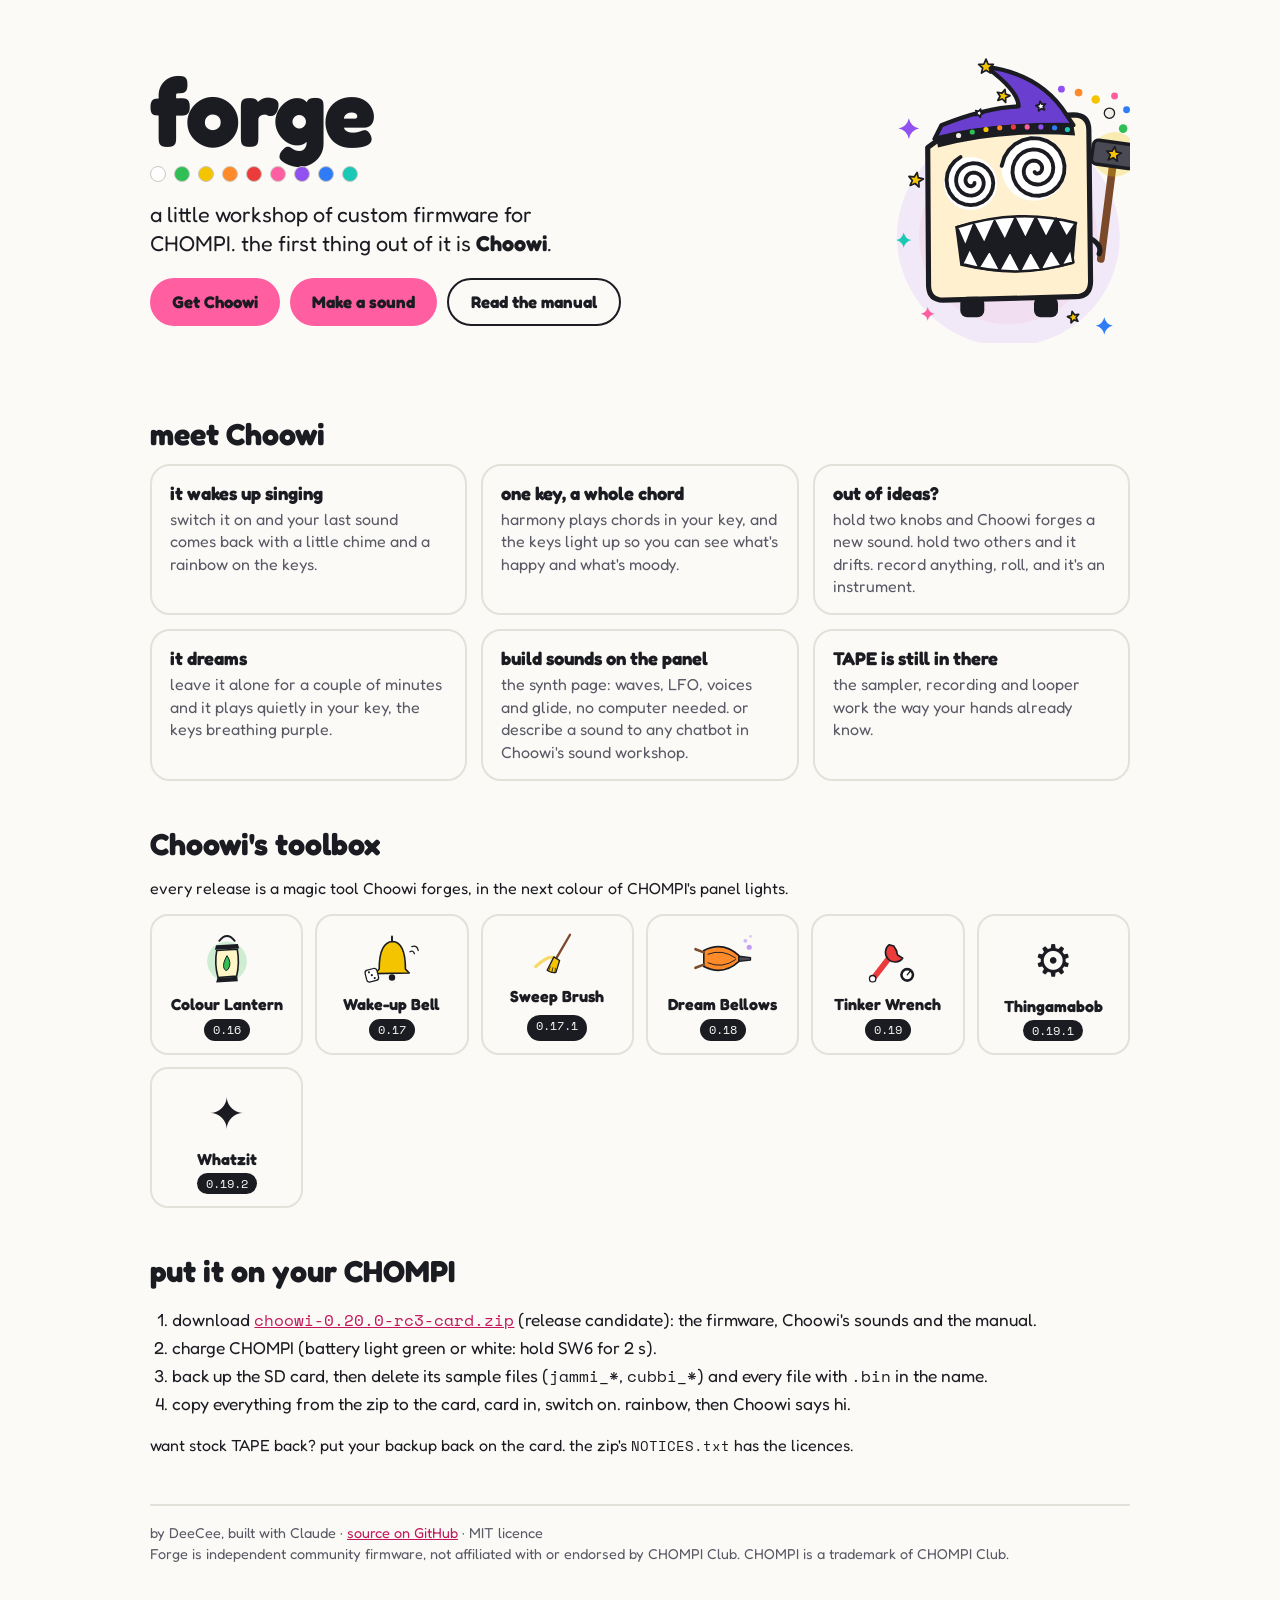
==== docs/index.html @ f0ddcdb8 "Version 0.20.0 (release candidate 3, for community testing) Firmware minor 20, patch 0 (protocol.h; " ====
<!doctype html>
<html lang="en">
<head>
<meta charset="utf-8">
<meta name="viewport" content="width=device-width, initial-scale=1">
<title>forge · Choowi for CHOMPI</title>
<meta name="description" content="Forge is a little workshop of custom firmware for CHOMPI. Choowi is the first one: a synth, sampler and looper that plays chords for you, wakes up singing and dreams when you leave it alone.">
<link rel="icon" href="forge/assets/choowi.svg">
<link rel="preconnect" href="https://fonts.googleapis.com">
<link href="https://fonts.googleapis.com/css2?family=Fredoka:wght@500;600;700&family=Space+Mono:wght@400;700&display=swap" rel="stylesheet">
<style>
:root{--ink:#1b1b22;--paper:#fbfaf7;--rule:#e3e1da;--muted:#5a5a66;--spark:#ff5ea0;--accent:#c2185b}
@media (prefers-color-scheme: dark){:root:not([data-theme="light"]){--ink:#f4f2ec;--paper:#16161c;--rule:#2c2c36;--muted:#a9a9b4;--accent:#ff7db3}}
:root[data-theme="dark"]{--ink:#f4f2ec;--paper:#16161c;--rule:#2c2c36;--muted:#a9a9b4;--accent:#ff7db3}
*{box-sizing:border-box}
body{margin:0;background:var(--paper);color:var(--ink);font-family:'Fredoka',system-ui,sans-serif;padding:0 16px 56px}
.wrap{max-width:980px;margin:0 auto}
header{display:grid;grid-template-columns:minmax(0,1fr) auto;gap:24px;align-items:center;padding:48px 0 28px}
@media (max-width:720px){header{grid-template-columns:1fr}header img{width:180px}}
h1{font-size:clamp(3.4rem,10vw,6rem);margin:0;line-height:.95;letter-spacing:-.02em}
.dots{display:flex;gap:8px;margin:10px 0 18px}.dots i{width:16px;height:16px;border-radius:50%;display:inline-block;border:1px solid #c9c7bf}
.lede{font-size:1.35rem;line-height:1.35;margin:0 0 20px;max-width:34ch}
.btns{display:flex;gap:10px;flex-wrap:wrap}
a.btn{font-weight:700;font-size:1.05rem;text-decoration:none;border-radius:99px;padding:12px 22px;min-height:48px;display:inline-flex;align-items:center}
a.go{background:var(--spark);color:#1b1b22}a.ghost{border:2px solid var(--ink);color:var(--ink)}
h2{font-size:1.9rem;margin:44px 0 12px}
.grid{display:grid;grid-template-columns:repeat(auto-fit,minmax(260px,1fr));gap:14px}
.card{border:2px solid var(--rule);border-radius:20px;padding:16px 18px}
.card b{display:block;font-size:1.15rem;margin-bottom:4px}
.card span{color:var(--muted);line-height:1.4}
.tools{display:grid;grid-template-columns:repeat(auto-fit,minmax(150px,1fr));gap:12px}
.tool{border:2px solid var(--rule);border-radius:18px;padding:12px;text-align:center;display:grid;justify-items:center;gap:4px}
.tool small{font-family:'Space Mono',monospace;background:var(--ink);color:var(--paper);border-radius:99px;padding:2px 9px;font-size:.72rem}
ol{line-height:1.6;font-size:1.08rem;padding-left:1.3em}
code{font-family:'Space Mono',monospace;font-size:.9em}
footer{margin-top:48px;color:var(--muted);font-size:.9rem;line-height:1.5;border-top:2px solid var(--rule);padding-top:16px}
a{color:var(--accent)}
</style>
</head>
<body>
<div class="wrap">
<header>
<div>
<h1>forge</h1>
<div class="dots" aria-hidden="true"><i style="background:#fff"></i><i style="background:#2fbf55"></i><i style="background:#f5c400"></i><i style="background:#ff8a2a"></i><i style="background:#ec3b3b"></i><i style="background:#ff5ea0"></i><i style="background:#9150f0"></i><i style="background:#2f7cf6"></i><i style="background:#19c9b6"></i></div>
<p class="lede">a little workshop of custom firmware for CHOMPI. the first thing out of it is <b>Choowi</b>.</p>
<div class="btns"><a class="btn go" href="https://github.com/myth-world/Forge/releases">Get Choowi</a><a class="btn go" href="workshop/">Make a sound</a><a class="btn ghost" href="forge/ILLUSTRATED_MANUAL.html">Read the manual</a></div>
</div>
<img src="forge/assets/choowi.svg" width="240" alt="Choowi, the magic blacksmith">
</header>

<h2>meet Choowi</h2>
<div class="grid">
<div class="card"><b>it wakes up singing</b><span>switch it on and your last sound comes back with a little chime and a rainbow on the keys.</span></div>
<div class="card"><b>one key, a whole chord</b><span>harmony plays chords in your key, and the keys light up so you can see what's happy and what's moody.</span></div>
<div class="card"><b>out of ideas?</b><span>hold two knobs and Choowi forges a new sound. hold two others and it drifts. record anything, roll, and it's an instrument.</span></div>
<div class="card"><b>it dreams</b><span>leave it alone for a couple of minutes and it plays quietly in your key, the keys breathing purple.</span></div>
<div class="card"><b>build sounds on the panel</b><span>the synth page: waves, LFO, voices and glide, no computer needed. or describe a sound to any chatbot in Choowi's sound workshop.</span></div>
<div class="card"><b>TAPE is still in there</b><span>the sampler, recording and looper work the way your hands already know.</span></div>
</div>

<h2>Choowi's toolbox</h2>
<p>every release is a magic tool Choowi forges, in the next colour of CHOMPI's panel lights.</p>
<div class="tools">
<div class="tool"><img src="forge/assets/tool-colour-lantern.svg" width="64" alt=""><b>Colour Lantern</b><small>0.16</small></div>
<div class="tool"><img src="forge/assets/tool-wake-up-bell.svg" width="64" alt=""><b>Wake-up Bell</b><small>0.17</small></div>
<div class="tool"><img src="forge/assets/tool-sweep-brush.svg" width="52" alt=""><b>Sweep Brush</b><small>0.17.1</small></div>
<div class="tool"><img src="forge/assets/tool-dream-bellows.svg" width="64" alt=""><b>Dream Bellows</b><small>0.18</small></div>
<div class="tool"><img src="forge/assets/tool-tinker-wrench.svg" width="64" alt=""><b>Tinker Wrench</b><small>0.19</small></div>
<div class="tool"><span aria-hidden="true" style="font-size:44px;line-height:64px">⚙</span><b>Thingamabob</b><small>0.19.1</small></div>
<div class="tool"><span aria-hidden="true" style="font-size:44px;line-height:64px">✦</span><b>Whatzit</b><small>0.19.2</small></div>
</div>

<h2>put it on your CHOMPI</h2>
<ol>
<li>download <a href="https://github.com/myth-world/Forge/releases/tag/choowi-0.20.0-rc3"><code>choowi-0.20.0-rc3-card.zip</code></a> (release candidate): the firmware, Choowi's sounds and the manual.</li>
<li>charge CHOMPI (battery light green or white: hold SW6 for 2 s).</li>
<li>back up the SD card, then delete its sample files (<code>jammi_*</code>, <code>cubbi_*</code>) and every file with <code>.bin</code> in the name.</li>
<li>copy everything from the zip to the card, card in, switch on. rainbow, then Choowi says hi.</li>
</ol>
<p>want stock TAPE back? put your backup back on the card. the zip's <code>NOTICES.txt</code> has the licences.</p>

<footer>
by DeeCee, built with Claude · <a href="https://github.com/myth-world/Forge">source on GitHub</a> · MIT licence<br>
Forge is independent community firmware, not affiliated with or endorsed by CHOMPI Club. CHOMPI is a trademark of CHOMPI Club.
</footer>
</div>
</body>
</html>
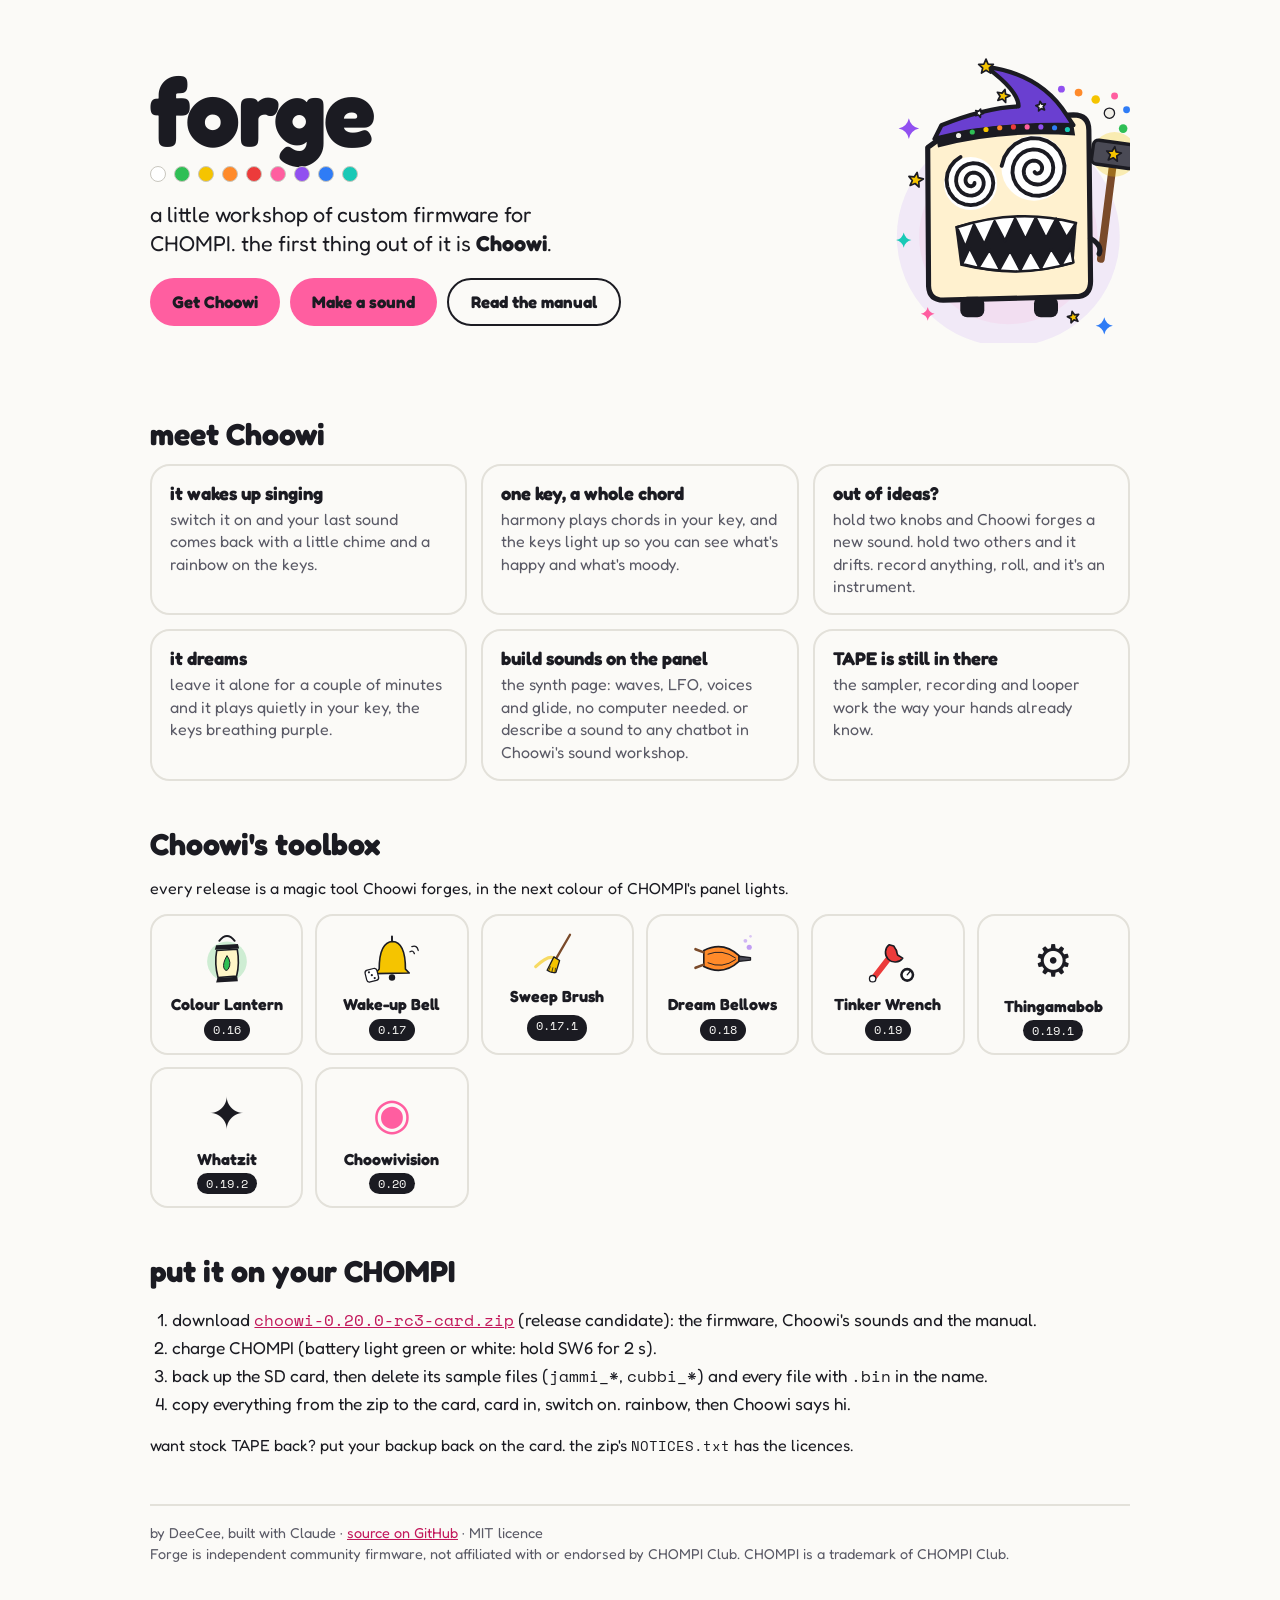
==== commit d04401bb: "0.20's tool is Choowivision; clearer control names; FX-aware rolls kept - Choowivision (pink) in the" ====
--- a/docs/index.html
+++ b/docs/index.html
@@ -69,6 +69,7 @@
 <div class="tool"><img src="forge/assets/tool-tinker-wrench.svg" width="64" alt=""><b>Tinker Wrench</b><small>0.19</small></div>
 <div class="tool"><span aria-hidden="true" style="font-size:44px;line-height:64px">⚙</span><b>Thingamabob</b><small>0.19.1</small></div>
 <div class="tool"><span aria-hidden="true" style="font-size:44px;line-height:64px">✦</span><b>Whatzit</b><small>0.19.2</small></div>
+<div class="tool"><span aria-hidden="true" style="font-size:44px;line-height:64px;color:#ff5ea0">◉</span><b>Choowivision</b><small>0.20</small></div>
 </div>
 
 <h2>put it on your CHOMPI</h2>
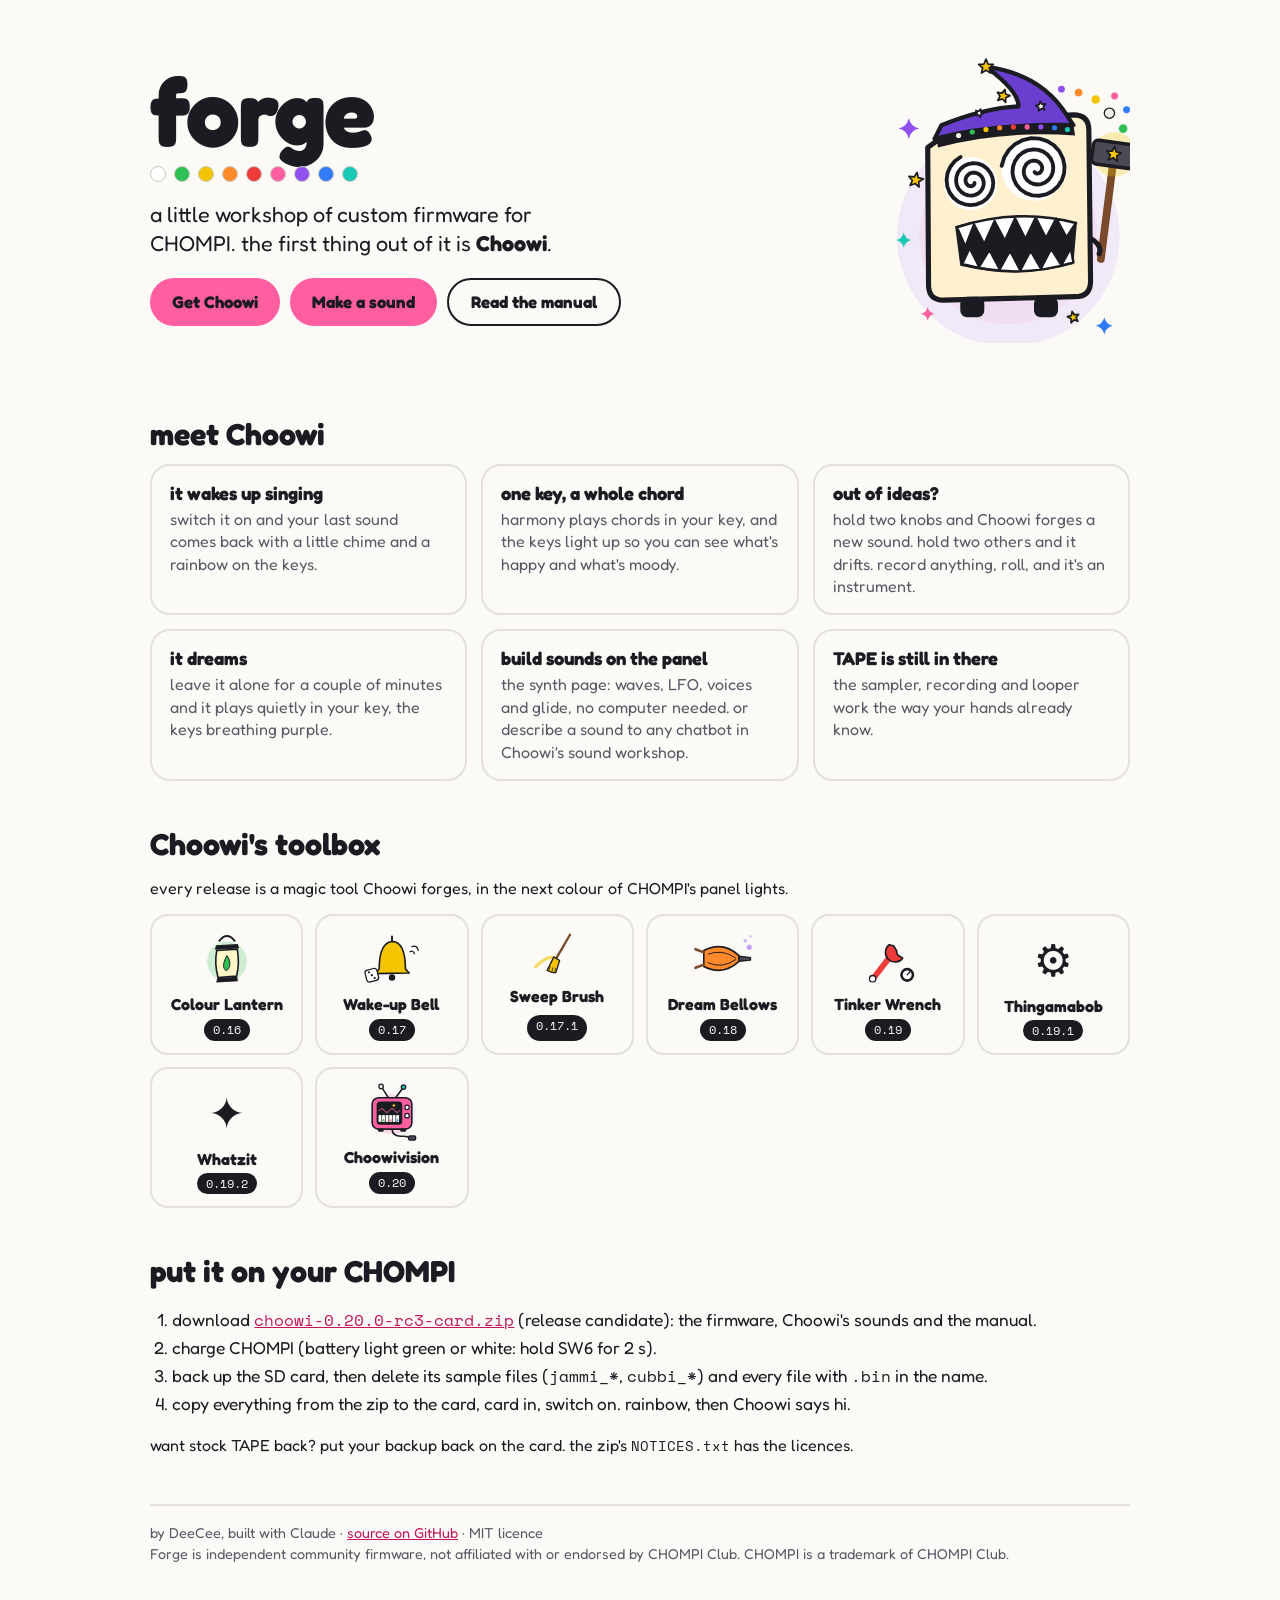
==== commit 25675749: "Release graphic for Choowi 0.20 rc3; the Choowivision tool drawn (pink TV with rabbit ears) docs/for" ====
--- a/docs/index.html
+++ b/docs/index.html
@@ -18,7 +18,11 @@
 header{display:grid;grid-template-columns:minmax(0,1fr) auto;gap:24px;align-items:center;padding:48px 0 28px}
 @media (max-width:720px){header{grid-template-columns:1fr}header img{width:180px}}
 h1{font-size:clamp(3.4rem,10vw,6rem);margin:0;line-height:.95;letter-spacing:-.02em}
-.dots{display:flex;gap:8px;margin:10px 0 18px}.dots i{width:16px;height:16px;border-radius:50%;display:inline-block;border:1px solid #c9c7bf}
+.dots{display:flex;gap:8px;margin:10px 0 18px}.dots i,.dots a{width:16px;height:16px;border-radius:50%;display:inline-block;border:1px solid #c9c7bf}
+/* the stage's door (a secret): one dot breathes */
+.dots a{animation:breathe 7s ease-in-out infinite;transition:transform .2s}.dots a:hover,.dots a:focus-visible{transform:scale(1.25);box-shadow:0 0 12px 3px #ff5ea0;outline:none}
+@keyframes breathe{0%,70%,100%{box-shadow:0 0 0 0 transparent}85%{box-shadow:0 0 9px 2px rgba(255,94,160,.55)}}
+@media (prefers-reduced-motion:reduce){.dots a{animation:none}}
 .lede{font-size:1.35rem;line-height:1.35;margin:0 0 20px;max-width:34ch}
 .btns{display:flex;gap:10px;flex-wrap:wrap}
 a.btn{font-weight:700;font-size:1.05rem;text-decoration:none;border-radius:99px;padding:12px 22px;min-height:48px;display:inline-flex;align-items:center}
@@ -42,7 +46,7 @@
 <header>
 <div>
 <h1>forge</h1>
-<div class="dots" aria-hidden="true"><i style="background:#fff"></i><i style="background:#2fbf55"></i><i style="background:#f5c400"></i><i style="background:#ff8a2a"></i><i style="background:#ec3b3b"></i><i style="background:#ff5ea0"></i><i style="background:#9150f0"></i><i style="background:#2f7cf6"></i><i style="background:#19c9b6"></i></div>
+<div class="dots"><i aria-hidden="true" style="background:#fff"></i><i aria-hidden="true" style="background:#2fbf55"></i><i aria-hidden="true" style="background:#f5c400"></i><i aria-hidden="true" style="background:#ff8a2a"></i><i aria-hidden="true" style="background:#ec3b3b"></i><a href="workshop/stage.html" aria-label="?" style="background:#ff5ea0"></a><i aria-hidden="true" style="background:#9150f0"></i><i aria-hidden="true" style="background:#2f7cf6"></i><i aria-hidden="true" style="background:#19c9b6"></i></div>
 <p class="lede">a little workshop of custom firmware for CHOMPI. the first thing out of it is <b>Choowi</b>.</p>
 <div class="btns"><a class="btn go" href="https://github.com/myth-world/Forge/releases">Get Choowi</a><a class="btn go" href="workshop/">Make a sound</a><a class="btn ghost" href="forge/ILLUSTRATED_MANUAL.html">Read the manual</a></div>
 </div>
@@ -69,7 +73,7 @@
 <div class="tool"><img src="forge/assets/tool-tinker-wrench.svg" width="64" alt=""><b>Tinker Wrench</b><small>0.19</small></div>
 <div class="tool"><span aria-hidden="true" style="font-size:44px;line-height:64px">⚙</span><b>Thingamabob</b><small>0.19.1</small></div>
 <div class="tool"><span aria-hidden="true" style="font-size:44px;line-height:64px">✦</span><b>Whatzit</b><small>0.19.2</small></div>
-<div class="tool"><span aria-hidden="true" style="font-size:44px;line-height:64px;color:#ff5ea0">◉</span><b>Choowivision</b><small>0.20</small></div>
+<div class="tool"><img src="forge/assets/tool-choowivision.svg" width="64" alt=""><b>Choowivision</b><small>0.20</small></div>
 </div>
 
 <h2>put it on your CHOMPI</h2>
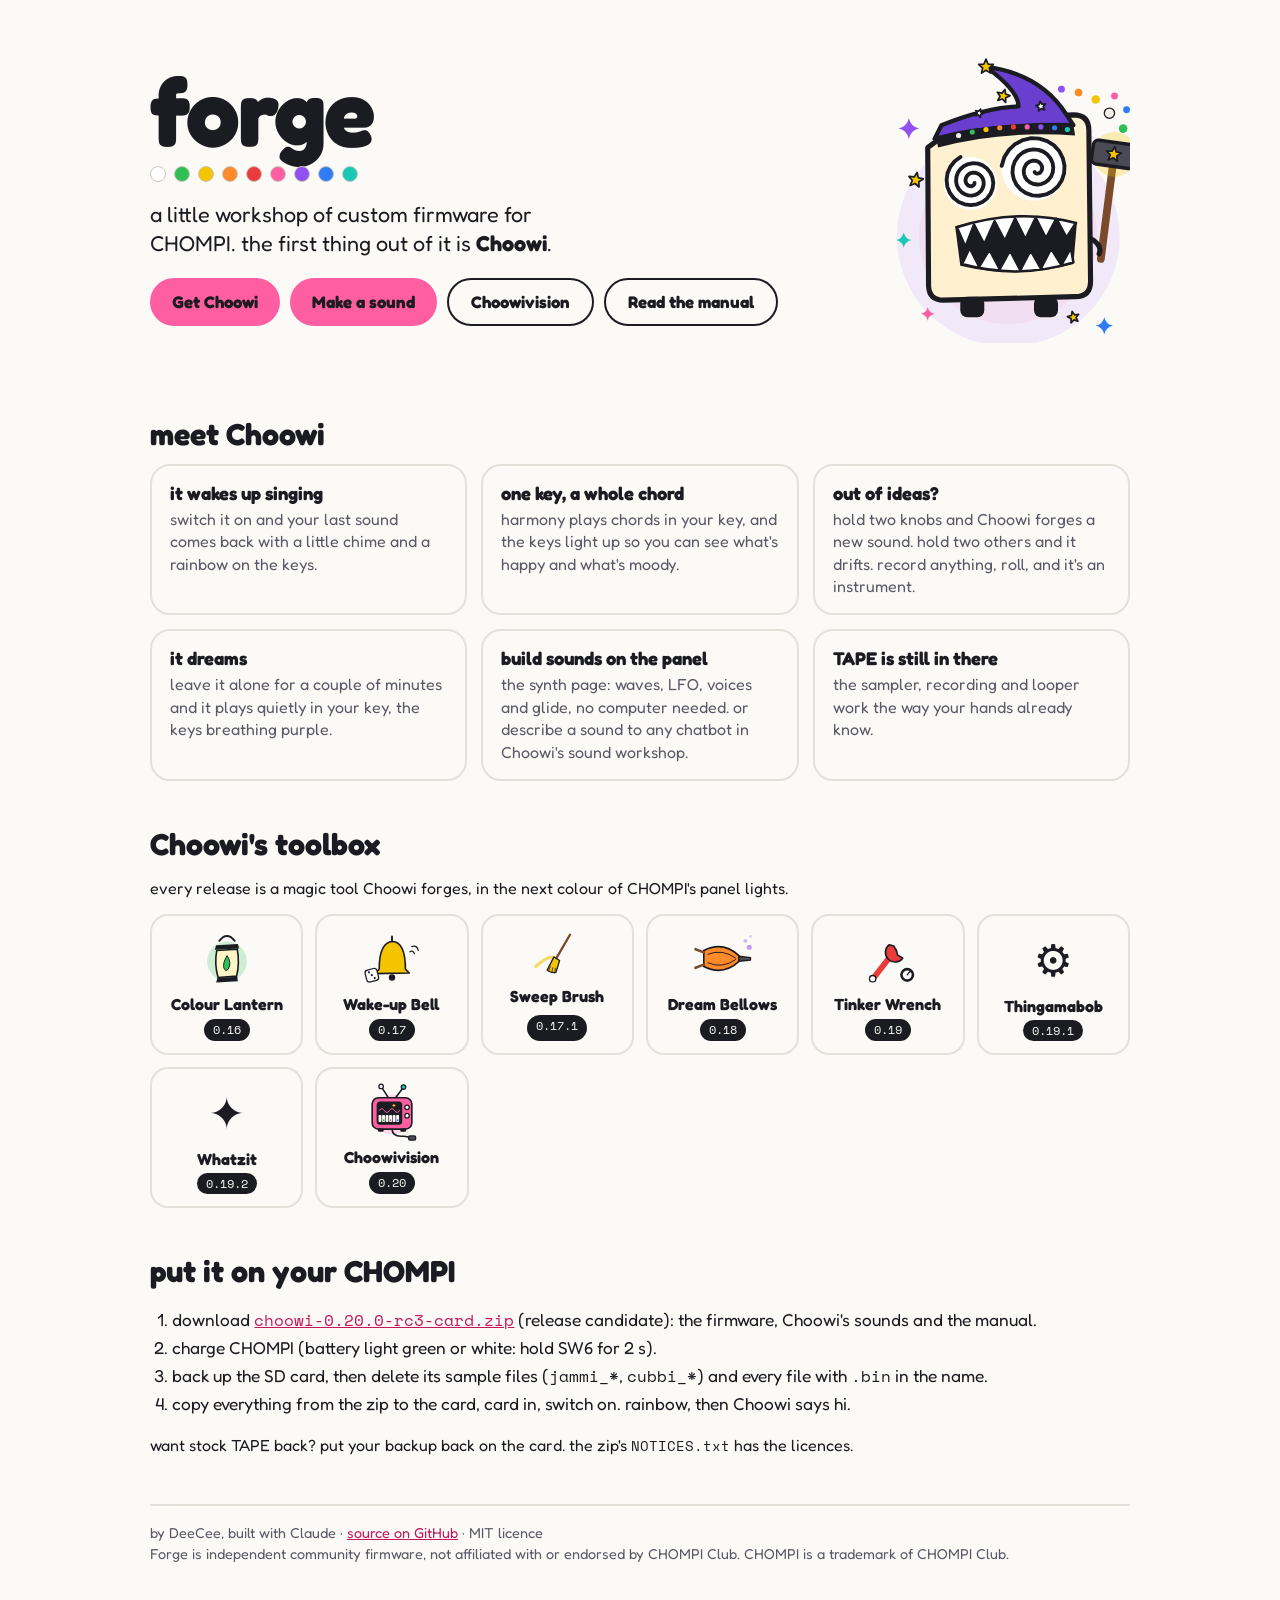
==== commit d420a4a4: "Site: Choowivision link on the home page, 'phone display' renamed Choowivision; full screen fixed; t" ====
--- a/docs/index.html
+++ b/docs/index.html
@@ -48,7 +48,7 @@
 <h1>forge</h1>
 <div class="dots"><i aria-hidden="true" style="background:#fff"></i><i aria-hidden="true" style="background:#2fbf55"></i><i aria-hidden="true" style="background:#f5c400"></i><i aria-hidden="true" style="background:#ff8a2a"></i><i aria-hidden="true" style="background:#ec3b3b"></i><a href="workshop/stage.html" aria-label="?" style="background:#ff5ea0"></a><i aria-hidden="true" style="background:#9150f0"></i><i aria-hidden="true" style="background:#2f7cf6"></i><i aria-hidden="true" style="background:#19c9b6"></i></div>
 <p class="lede">a little workshop of custom firmware for CHOMPI. the first thing out of it is <b>Choowi</b>.</p>
-<div class="btns"><a class="btn go" href="https://github.com/myth-world/Forge/releases">Get Choowi</a><a class="btn go" href="workshop/">Make a sound</a><a class="btn ghost" href="forge/ILLUSTRATED_MANUAL.html">Read the manual</a></div>
+<div class="btns"><a class="btn go" href="https://github.com/myth-world/Forge/releases">Get Choowi</a><a class="btn go" href="workshop/">Make a sound</a><a class="btn ghost" href="workshop/display.html" title="CHOMPI's screen on your phone">Choowivision</a><a class="btn ghost" href="forge/ILLUSTRATED_MANUAL.html">Read the manual</a></div>
 </div>
 <img src="forge/assets/choowi.svg" width="240" alt="Choowi, the magic blacksmith">
 </header>
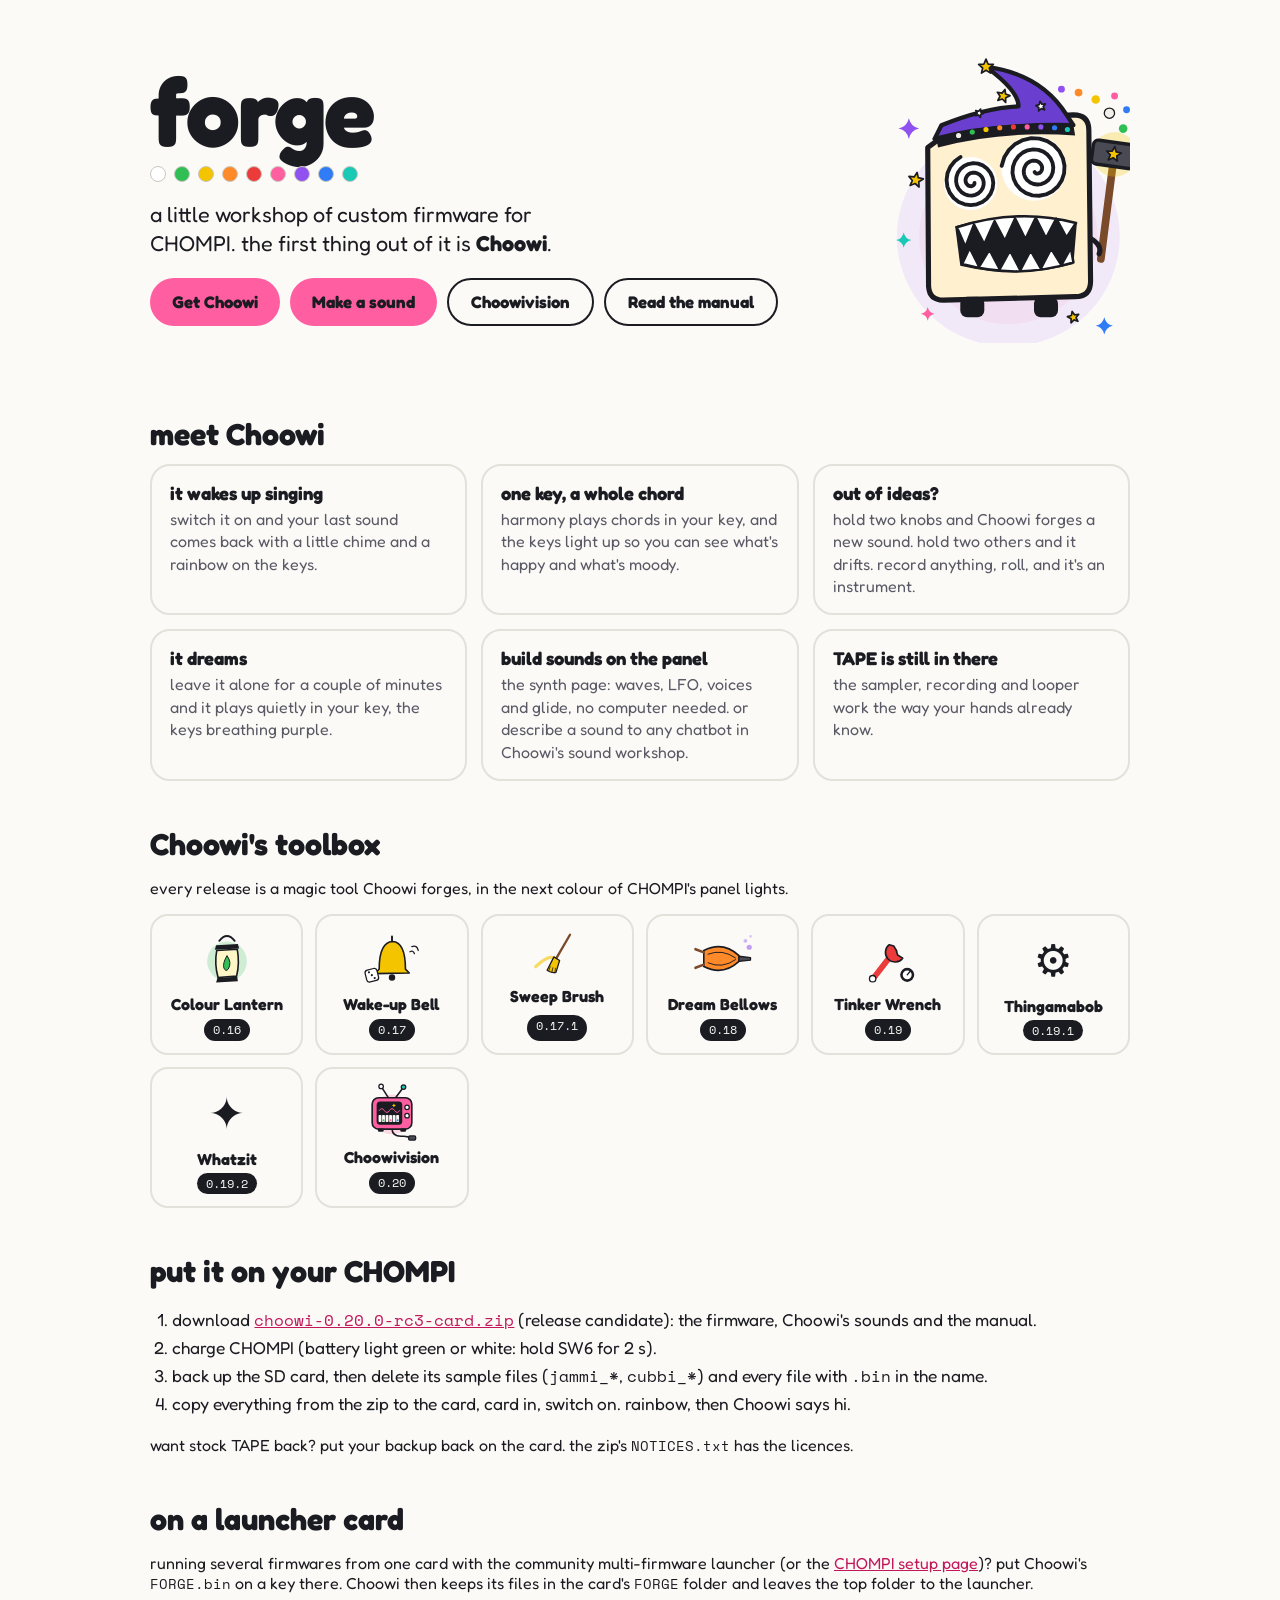
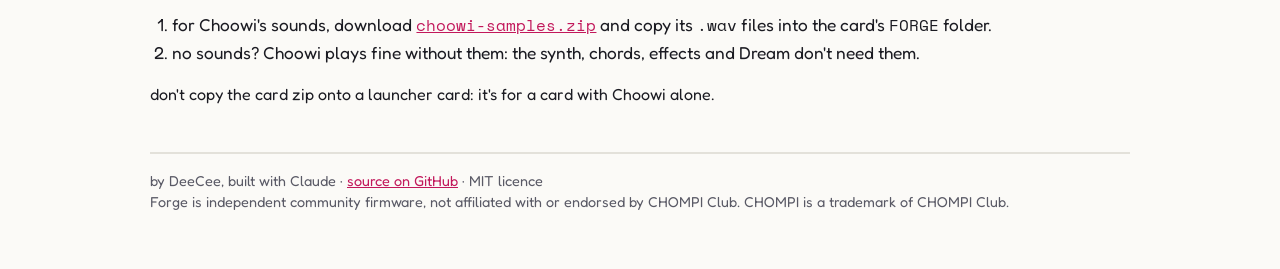
==== commit c87f5942: "Choowi on a launcher card: samples, presets.json and options.json in /FORGE; home page sounds downlo" ====
--- a/docs/index.html
+++ b/docs/index.html
@@ -84,6 +84,13 @@
 <li>copy everything from the zip to the card, card in, switch on. rainbow, then Choowi says hi.</li>
 </ol>
 <p>want stock TAPE back? put your backup back on the card. the zip's <code>NOTICES.txt</code> has the licences.</p>
+<h2>on a launcher card</h2>
+<p>running several firmwares from one card with the community multi-firmware launcher (or the <a href="https://ugrossek.github.io/CHOMPI/setup/">CHOMPI setup page</a>)? put Choowi's <code>FORGE.bin</code> on a key there. Choowi then keeps its files in the card's <code>FORGE</code> folder and leaves the top folder to the launcher.</p>
+<ol>
+<li>for Choowi's sounds, download <a href="https://github.com/myth-world/Forge/releases/latest/download/choowi-samples.zip"><code>choowi-samples.zip</code></a> and copy its <code>.wav</code> files into the card's <code>FORGE</code> folder.</li>
+<li>no sounds? Choowi plays fine without them: the synth, chords, effects and Dream don't need them.</li>
+</ol>
+<p>don't copy the card zip onto a launcher card: it's for a card with Choowi alone.</p>
 
 <footer>
 by DeeCee, built with Claude · <a href="https://github.com/myth-world/Forge">source on GitHub</a> · MIT licence<br>
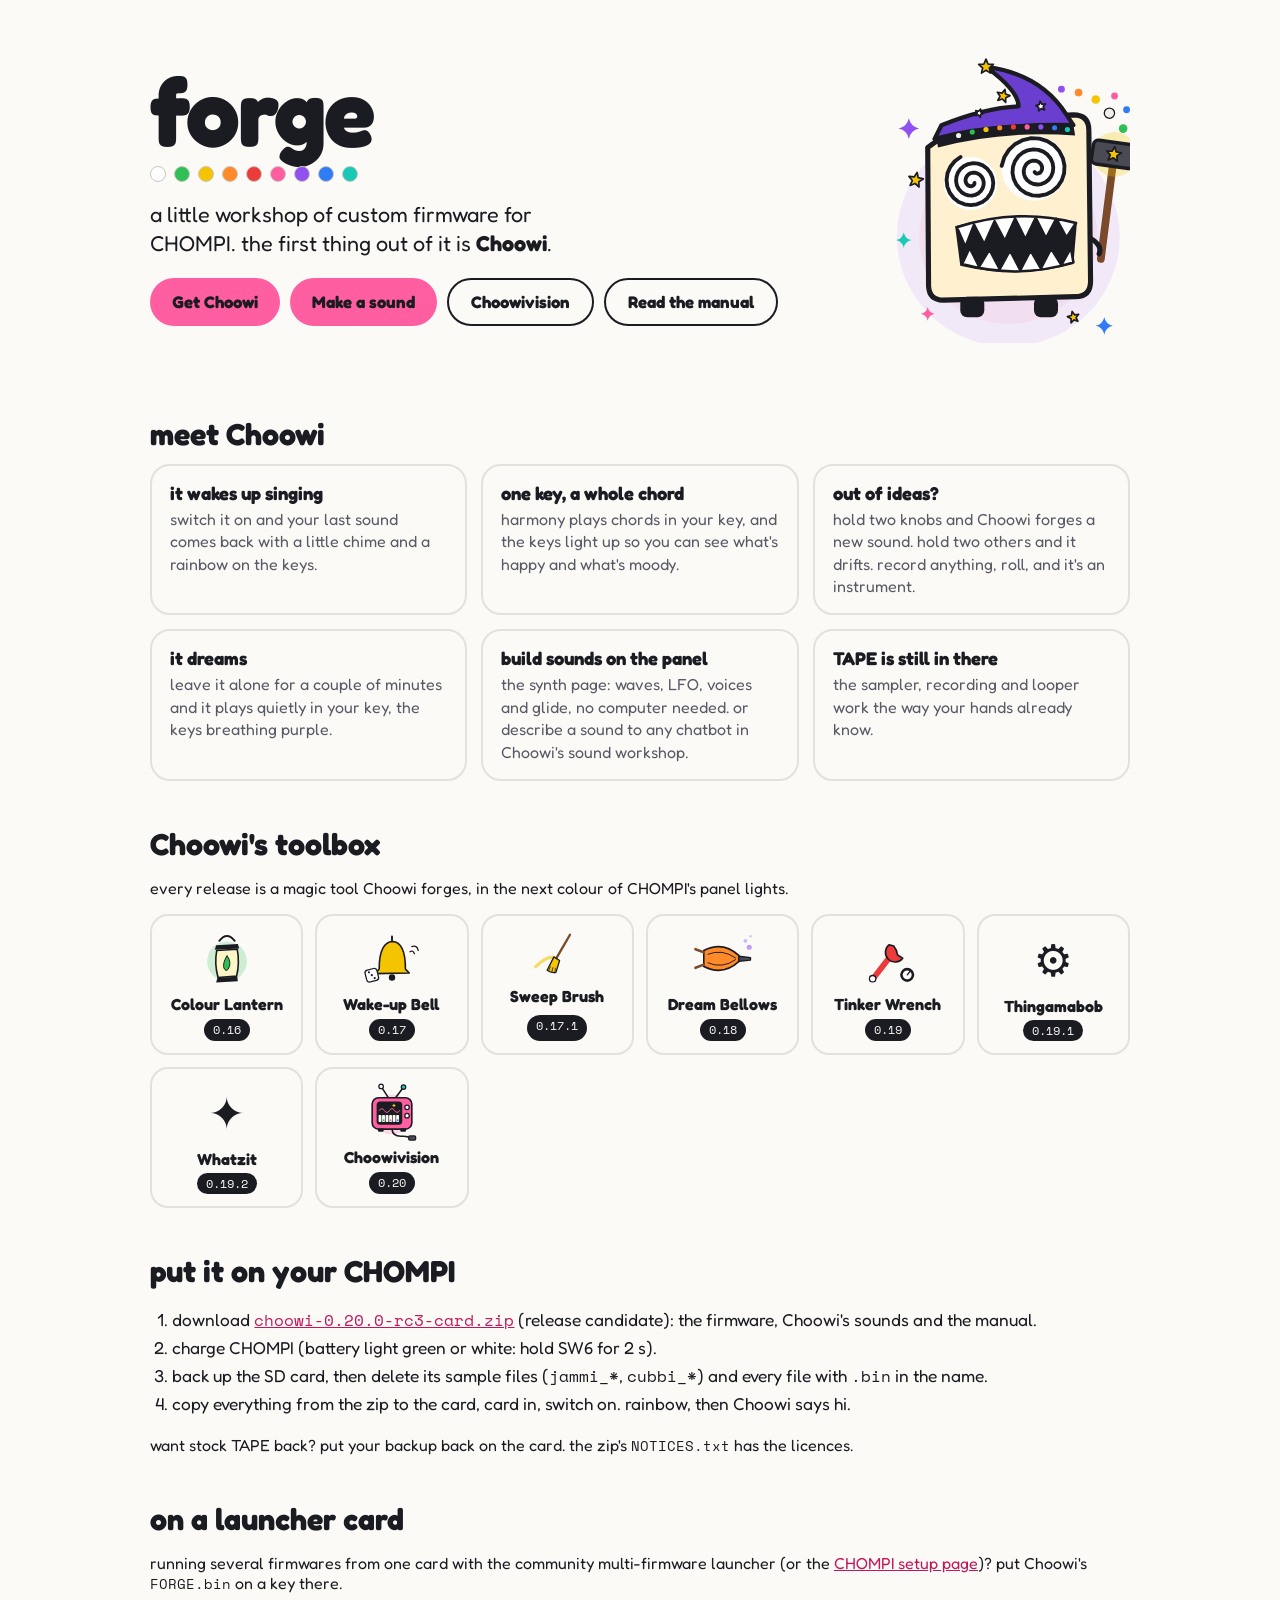
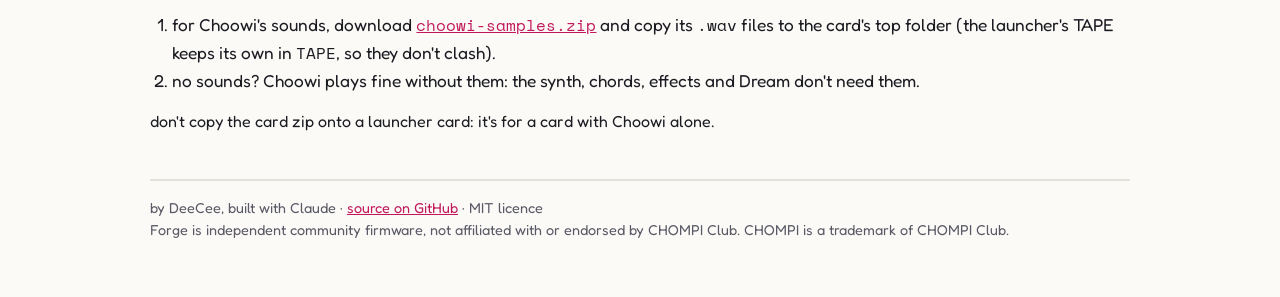
==== commit 71d14dfb: "Park the launcher-card /FORGE folder (revert c87f594, c75bbcd); keep the sounds download (top folder" ====
--- a/docs/index.html
+++ b/docs/index.html
@@ -85,9 +85,9 @@
 </ol>
 <p>want stock TAPE back? put your backup back on the card. the zip's <code>NOTICES.txt</code> has the licences.</p>
 <h2>on a launcher card</h2>
-<p>running several firmwares from one card with the community multi-firmware launcher (or the <a href="https://ugrossek.github.io/CHOMPI/setup/">CHOMPI setup page</a>)? put Choowi's <code>FORGE.bin</code> on a key there. Choowi then keeps its files in the card's <code>FORGE</code> folder and leaves the top folder to the launcher.</p>
+<p>running several firmwares from one card with the community multi-firmware launcher (or the <a href="https://ugrossek.github.io/CHOMPI/setup/">CHOMPI setup page</a>)? put Choowi's <code>FORGE.bin</code> on a key there.</p>
 <ol>
-<li>for Choowi's sounds, download <a href="https://github.com/myth-world/Forge/releases/latest/download/choowi-samples.zip"><code>choowi-samples.zip</code></a> and copy its <code>.wav</code> files into the card's <code>FORGE</code> folder.</li>
+<li>for Choowi's sounds, download <a href="https://github.com/myth-world/Forge/releases/latest/download/choowi-samples.zip"><code>choowi-samples.zip</code></a> and copy its <code>.wav</code> files to the card's top folder (the launcher's TAPE keeps its own in <code>TAPE</code>, so they don't clash).</li>
 <li>no sounds? Choowi plays fine without them: the synth, chords, effects and Dream don't need them.</li>
 </ol>
 <p>don't copy the card zip onto a launcher card: it's for a card with Choowi alone.</p>
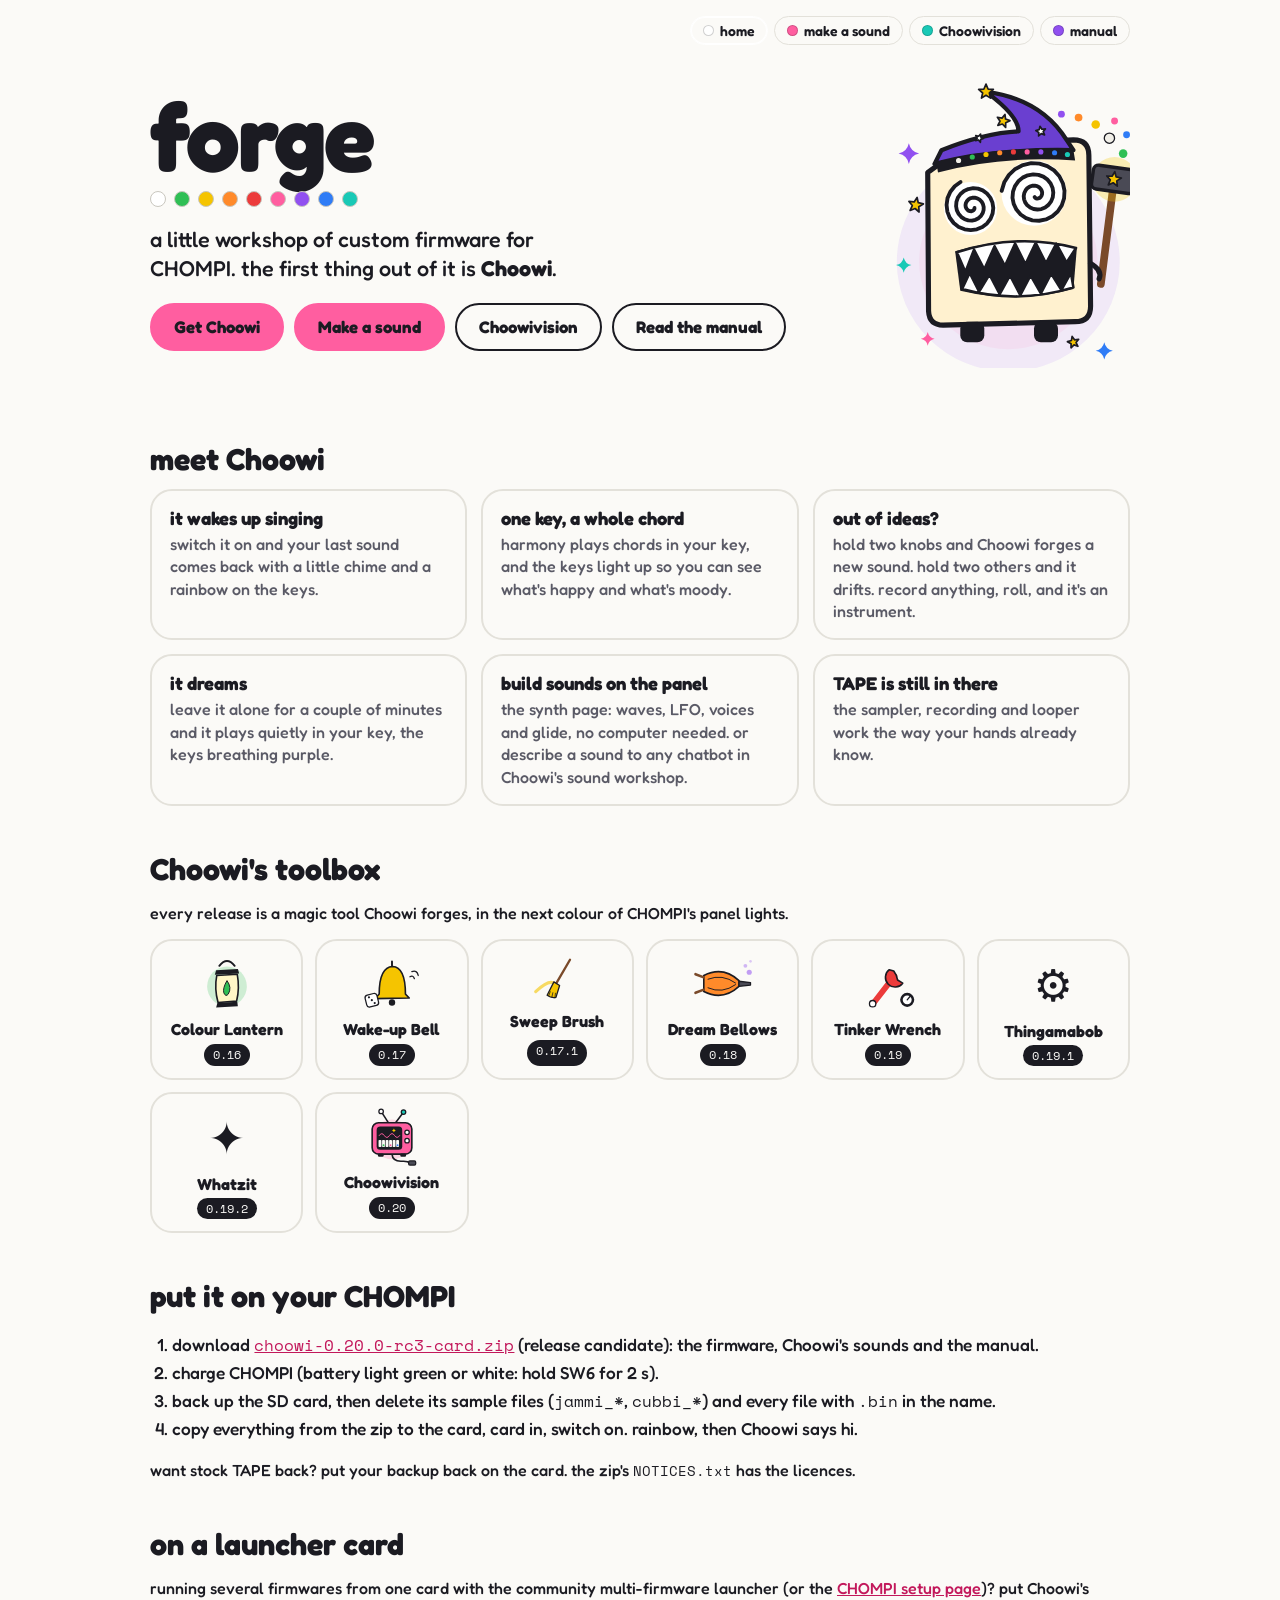
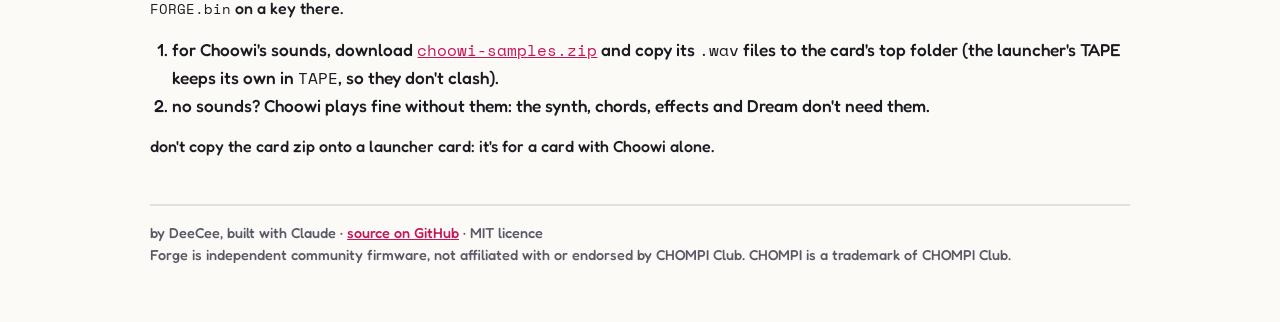
==== commit be42a4e0: "Site: one look across the pages (shared forge.css, bundled fonts, site menu); each page keeps its co" ====
--- a/docs/index.html
+++ b/docs/index.html
@@ -6,16 +6,13 @@
 <title>forge · Choowi for CHOMPI</title>
 <meta name="description" content="Forge is a little workshop of custom firmware for CHOMPI. Choowi is the first one: a synth, sampler and looper that plays chords for you, wakes up singing and dreams when you leave it alone.">
 <link rel="icon" href="forge/assets/choowi.svg">
-<link rel="preconnect" href="https://fonts.googleapis.com">
-<link href="https://fonts.googleapis.com/css2?family=Fredoka:wght@500;600;700&family=Space+Mono:wght@400;700&display=swap" rel="stylesheet">
+<link rel="stylesheet" href="forge.css?v=2">
 <style>
-:root{--ink:#1b1b22;--paper:#fbfaf7;--rule:#e3e1da;--muted:#5a5a66;--spark:#ff5ea0;--accent:#c2185b}
-@media (prefers-color-scheme: dark){:root:not([data-theme="light"]){--ink:#f4f2ec;--paper:#16161c;--rule:#2c2c36;--muted:#a9a9b4;--accent:#ff7db3}}
-:root[data-theme="dark"]{--ink:#f4f2ec;--paper:#16161c;--rule:#2c2c36;--muted:#a9a9b4;--accent:#ff7db3}
-*{box-sizing:border-box}
-body{margin:0;background:var(--paper);color:var(--ink);font-family:'Fredoka',system-ui,sans-serif;padding:0 16px 56px}
+/* the home page: forge.css carries the look; this is the page's own layout */
+body{padding:0 16px 56px}
+.top{display:flex;justify-content:flex-end;padding-top:16px}
 .wrap{max-width:980px;margin:0 auto}
-header{display:grid;grid-template-columns:minmax(0,1fr) auto;gap:24px;align-items:center;padding:48px 0 28px}
+header{display:grid;grid-template-columns:minmax(0,1fr) auto;gap:24px;align-items:center;padding:28px 0 28px}
 @media (max-width:720px){header{grid-template-columns:1fr}header img{width:180px}}
 h1{font-size:clamp(3.4rem,10vw,6rem);margin:0;line-height:.95;letter-spacing:-.02em}
 .dots{display:flex;gap:8px;margin:10px 0 18px}.dots i,.dots a{width:16px;height:16px;border-radius:50%;display:inline-block;border:1px solid #c9c7bf}
@@ -25,30 +22,28 @@
 @media (prefers-reduced-motion:reduce){.dots a{animation:none}}
 .lede{font-size:1.35rem;line-height:1.35;margin:0 0 20px;max-width:34ch}
 .btns{display:flex;gap:10px;flex-wrap:wrap}
-a.btn{font-weight:700;font-size:1.05rem;text-decoration:none;border-radius:99px;padding:12px 22px;min-height:48px;display:inline-flex;align-items:center}
-a.go{background:var(--spark);color:#1b1b22}a.ghost{border:2px solid var(--ink);color:var(--ink)}
+.btns .btn{font-size:1.05rem;min-height:48px;padding:12px 22px}
 h2{font-size:1.9rem;margin:44px 0 12px}
 .grid{display:grid;grid-template-columns:repeat(auto-fit,minmax(260px,1fr));gap:14px}
-.card{border:2px solid var(--rule);border-radius:20px;padding:16px 18px}
+.card{border:2px solid var(--rule);border-radius:var(--r-l);padding:16px 18px}
 .card b{display:block;font-size:1.15rem;margin-bottom:4px}
 .card span{color:var(--muted);line-height:1.4}
 .tools{display:grid;grid-template-columns:repeat(auto-fit,minmax(150px,1fr));gap:12px}
-.tool{border:2px solid var(--rule);border-radius:18px;padding:12px;text-align:center;display:grid;justify-items:center;gap:4px}
-.tool small{font-family:'Space Mono',monospace;background:var(--ink);color:var(--paper);border-radius:99px;padding:2px 9px;font-size:.72rem}
+.tool{border:2px solid var(--rule);border-radius:var(--r-l);padding:12px;text-align:center;display:grid;justify-items:center;gap:4px}
+.tool small{font-family:var(--mono);background:var(--ink);color:var(--paper);border-radius:var(--r-pill);padding:2px 9px;font-size:.72rem}
 ol{line-height:1.6;font-size:1.08rem;padding-left:1.3em}
-code{font-family:'Space Mono',monospace;font-size:.9em}
 footer{margin-top:48px;color:var(--muted);font-size:.9rem;line-height:1.5;border-top:2px solid var(--rule);padding-top:16px}
-a{color:var(--accent)}
 </style>
 </head>
-<body>
+<body style="--page:var(--c-pink)">
 <div class="wrap">
+<div class="wrap top"><nav class="sitenav" aria-label="forge site"><a class="home" href="" aria-current="page">home</a><a class="forge" href="workshop/">make a sound</a><a class="vision" href="workshop/display.html">Choowivision</a><a class="manual" href="forge/ILLUSTRATED_MANUAL.html">manual</a></nav></div>
 <header>
 <div>
 <h1>forge</h1>
 <div class="dots"><i aria-hidden="true" style="background:#fff"></i><i aria-hidden="true" style="background:#2fbf55"></i><i aria-hidden="true" style="background:#f5c400"></i><i aria-hidden="true" style="background:#ff8a2a"></i><i aria-hidden="true" style="background:#ec3b3b"></i><a href="workshop/stage.html" aria-label="?" style="background:#ff5ea0"></a><i aria-hidden="true" style="background:#9150f0"></i><i aria-hidden="true" style="background:#2f7cf6"></i><i aria-hidden="true" style="background:#19c9b6"></i></div>
 <p class="lede">a little workshop of custom firmware for CHOMPI. the first thing out of it is <b>Choowi</b>.</p>
-<div class="btns"><a class="btn go" href="https://github.com/myth-world/Forge/releases">Get Choowi</a><a class="btn go" href="workshop/">Make a sound</a><a class="btn ghost" href="workshop/display.html" title="CHOMPI's screen on your phone">Choowivision</a><a class="btn ghost" href="forge/ILLUSTRATED_MANUAL.html">Read the manual</a></div>
+<div class="btns"><a class="btn primary" href="https://github.com/myth-world/Forge/releases">Get Choowi</a><a class="btn primary" href="workshop/">Make a sound</a><a class="btn" href="workshop/display.html" title="CHOMPI's screen on your phone">Choowivision</a><a class="btn" href="forge/ILLUSTRATED_MANUAL.html">Read the manual</a></div>
 </div>
 <img src="forge/assets/choowi.svg" width="240" alt="Choowi, the magic blacksmith">
 </header>
--- a/docs/forge.css
+++ b/docs/forge.css
@@ -0,0 +1,52 @@
+/* forge.css: the forge site's one look (2026-10-18; the owner: keep the colours and the pages, add uniformity).
+   Ink on warm paper, spark pink, CHOMPI's nine panel colours; one night background for the screen pages
+   (Choowivision, the stage). Each page has its own colour, as CHOMPI's menu pages do: set --page on <body>.
+   Pages: home (the nine colours), the forge page pink, Choowivision teal, the manual purple. */
+/* The faces, bundled (docs/fonts, SIL Open Font License, licences beside them): every page looks the same and
+   loads nothing from elsewhere. Fredoka is one variable file (500-700). */
+@font-face{font-family:"Fredoka";font-style:normal;font-weight:500 700;font-display:swap;src:url(fonts/Fredoka-500-600-700.woff2) format("woff2")}
+@font-face{font-family:"Space Mono";font-style:normal;font-weight:400;font-display:swap;src:url(fonts/SpaceMono-400.woff2) format("woff2")}
+@font-face{font-family:"Space Mono";font-style:normal;font-weight:700;font-display:swap;src:url(fonts/SpaceMono-700.woff2) format("woff2")}
+:root{
+  --ink:#1b1b22;--paper:#fbfaf7;--card:#ffffff;--field:#f4f2ec;--rule:#e3e1da;--muted:#5a5a66;--accent:#c2185b;--error:#b3261e;
+  --night:#0d0d12;--night-card:#18181f;--night-rule:#2c2c36;--night-ink:#f4f2ec;--night-muted:#a9a9b4;
+  --c-white:#ffffff;--c-green:#2fbf55;--c-yellow:#f5c400;--c-orange:#ff8a2a;--c-red:#ec3b3b;
+  --c-pink:#ff5ea0;--c-purple:#9150f0;--c-blue:#2f7cf6;--c-teal:#19c9b6;
+  --spark:var(--c-pink);--page:var(--spark);
+  --words:"Fredoka","Nunito","Varela Round","Segoe UI Variable Display","Segoe UI",system-ui,sans-serif;
+  --mono:"Space Mono",ui-monospace,"Cascadia Mono",Consolas,monospace;
+  --r-s:10px;--r-m:16px;--r-l:22px;--r-pill:999px;
+  color-scheme:light;font-family:var(--words)}
+@media (prefers-color-scheme:dark){:root:not([data-theme="light"]){
+  --ink:#f4f2ec;--paper:#16161c;--card:#1d1d25;--field:#24242e;--rule:#2c2c36;--muted:#a9a9b4;--accent:#ff7db3;--error:#ffb4a8;color-scheme:dark}}
+:root[data-theme="dark"]{--ink:#f4f2ec;--paper:#16161c;--card:#1d1d25;--field:#24242e;--rule:#2c2c36;--muted:#a9a9b4;--accent:#ff7db3;--error:#ffb4a8;color-scheme:dark}
+/* Screen pages are always dark. */
+.night{--ink:var(--night-ink);--paper:var(--night);--card:var(--night-card);--field:#22222b;--rule:var(--night-rule);--muted:var(--night-muted);
+  --accent:#ff7db3;color-scheme:dark}
+*{box-sizing:border-box}
+[hidden]{display:none!important}
+body{margin:0;background:var(--paper);color:var(--ink);font-family:var(--words)}
+a{color:var(--accent)}
+code,kbd,samp{font-family:var(--mono);font-size:.9em}
+:focus-visible{outline:3px solid var(--page);outline-offset:2px}
+
+/* Buttons: pills. .btn.primary takes the page's colour; .btn.ghost is an outline. */
+.btn{font:inherit;font-weight:700;font-size:1rem;display:inline-flex;align-items:center;justify-content:center;gap:.4em;min-height:44px;
+  padding:10px 20px;border-radius:var(--r-pill);border:2px solid var(--ink);background:transparent;color:var(--ink);text-decoration:none;cursor:pointer}
+.btn:hover{border-color:var(--page)}
+.btn.primary{background:var(--page);border-color:var(--page);color:#1b1b22}
+.btn.primary:hover{filter:brightness(1.06)}
+.btn:disabled{opacity:.4;cursor:default}
+
+/* The site menu: the same four places on every public page, each with its colour; the current one lit. */
+.sitenav{display:flex;flex-wrap:wrap;gap:6px;align-items:center;font-size:14px;font-weight:600}
+.sitenav a{display:inline-flex;align-items:center;gap:6px;padding:5px 12px;border-radius:var(--r-pill);border:1.5px solid var(--rule);
+  color:var(--ink);text-decoration:none;white-space:nowrap}
+.sitenav a::before{content:"";width:9px;height:9px;border-radius:50%;background:var(--dot);border:1px solid rgba(0,0,0,.18)}
+.sitenav a:hover{border-color:var(--dot)}
+.sitenav a[aria-current="page"]{border-color:var(--dot);box-shadow:inset 0 0 0 1px var(--dot)}
+.sitenav .home{--dot:var(--c-white)}.sitenav .forge{--dot:var(--c-pink)}.sitenav .vision{--dot:var(--c-teal)}.sitenav .manual{--dot:var(--c-purple)}
+@media (max-width:520px){.sitenav{font-size:13px}.sitenav a{padding:4px 10px}}
+
+/* The nine dots (the panel's colours, white first). */
+.nine{display:flex;gap:8px}.nine i,.nine a{width:16px;height:16px;border-radius:50%;display:inline-block;border:1px solid #c9c7bf}
